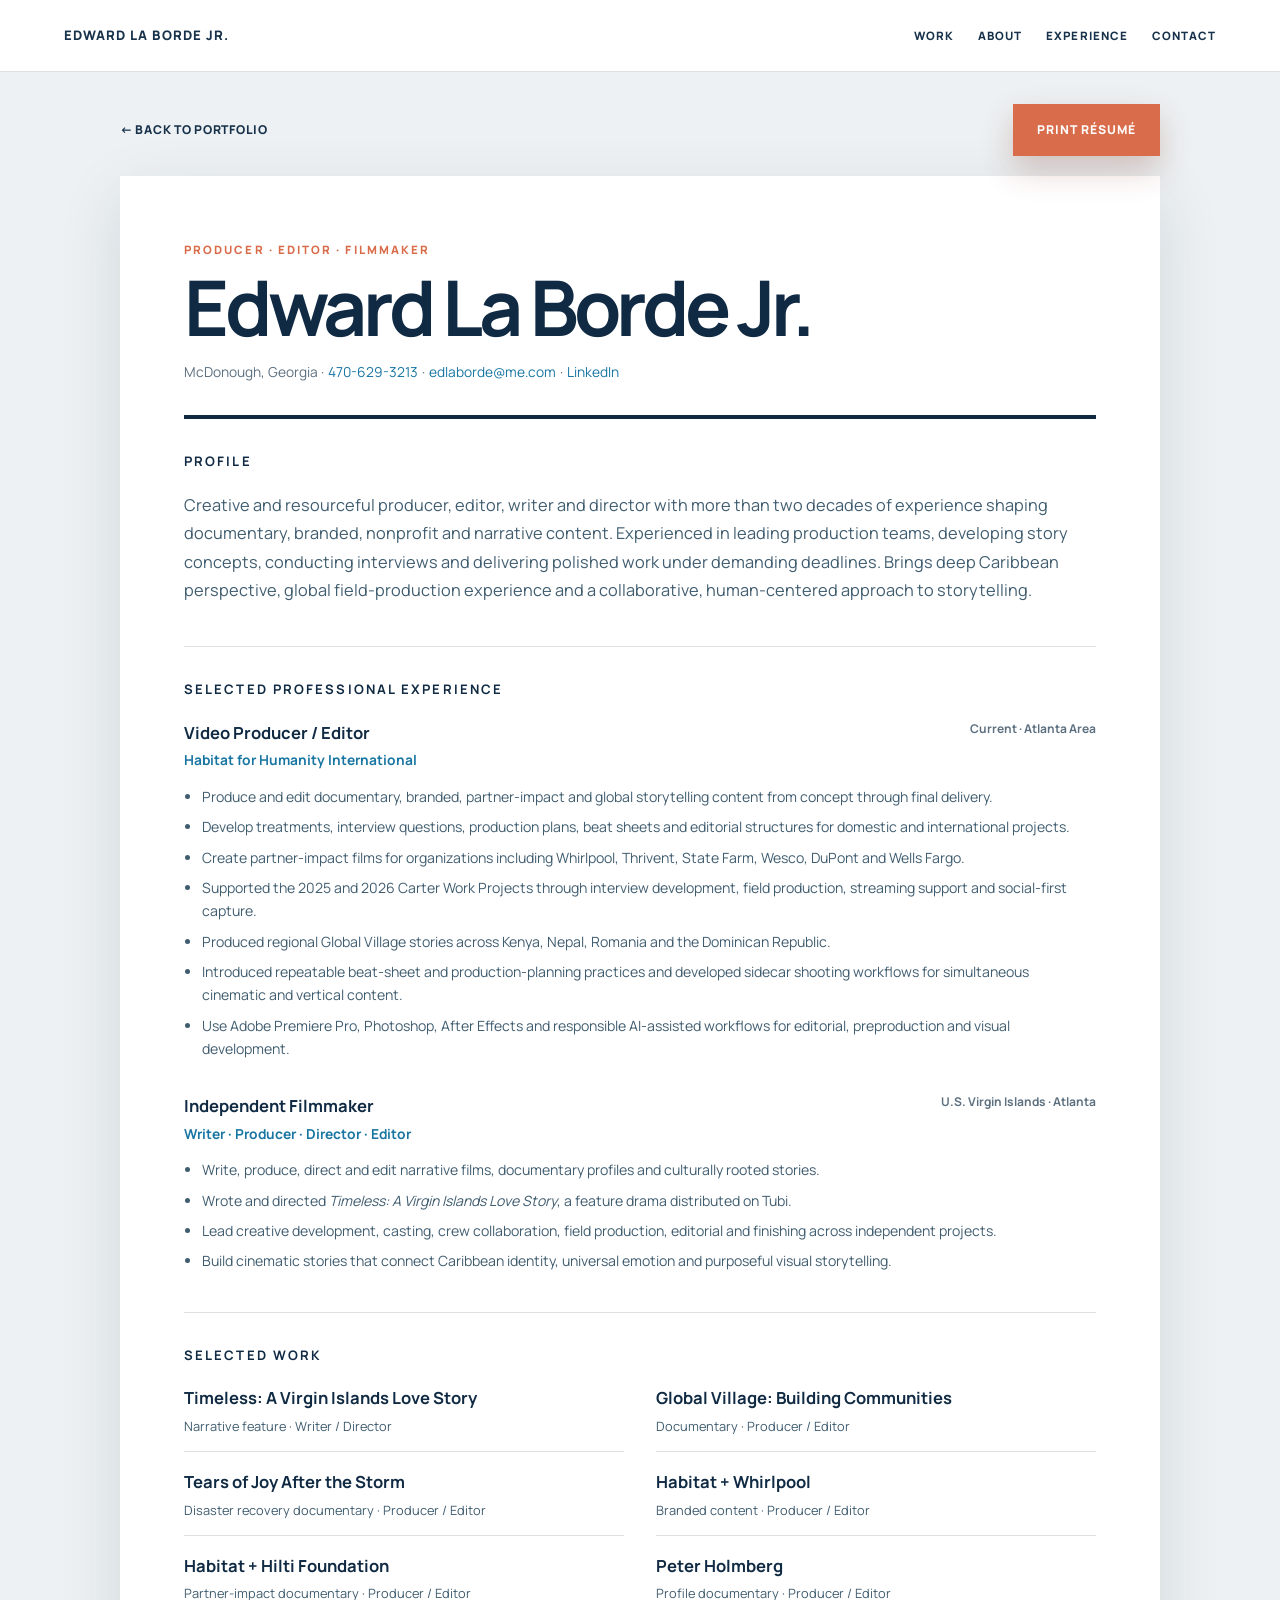
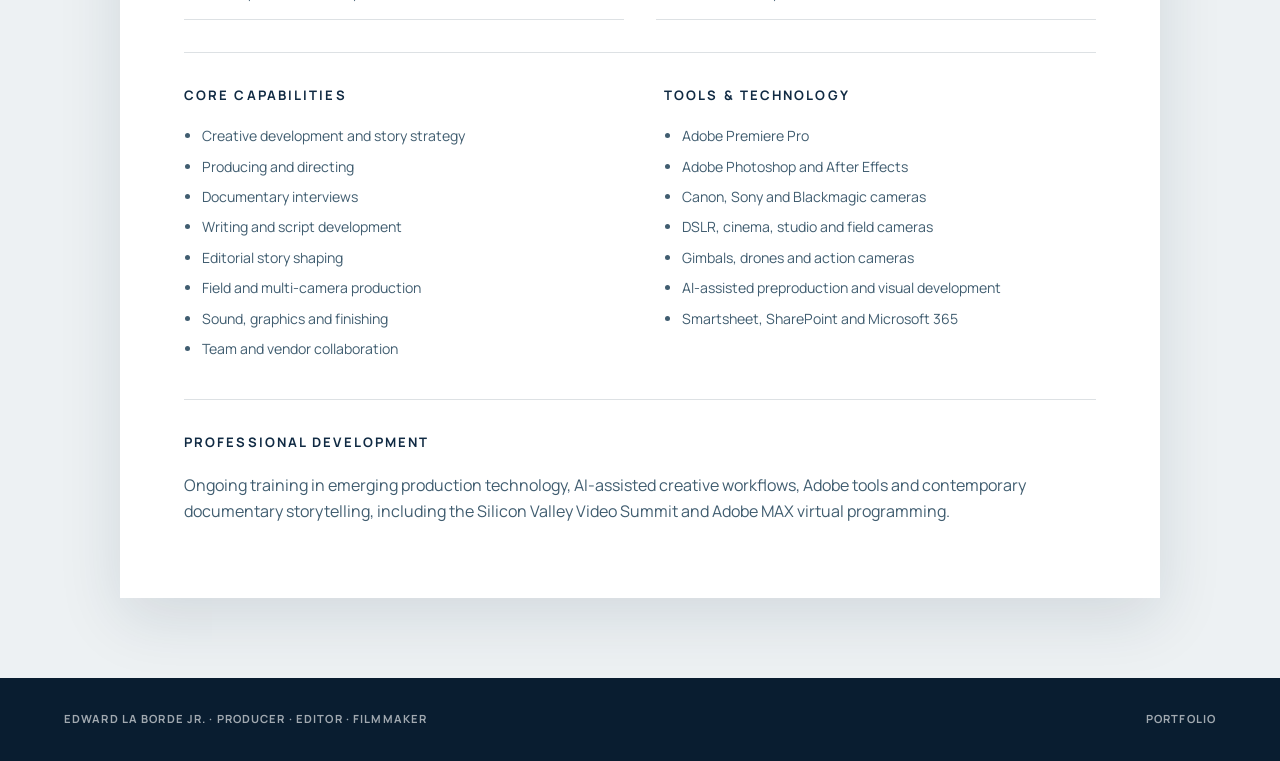
==== resume/index.html @ 52489f4d "Editorial redesign with cinematic Caribbean hero and integrated HTML résumé" ====
<!doctype html>
<html lang="en">
<head>
  <meta charset="utf-8">
  <meta name="viewport" content="width=device-width, initial-scale=1">
  <meta name="description" content="Résumé for Edward La Borde Jr., producer, editor, filmmaker and content creator.">
  <meta name="theme-color" content="#102A43">
  <title>Résumé | Edward La Borde Jr.</title>
  <link rel="preconnect" href="https://fonts.googleapis.com">
  <link rel="preconnect" href="https://fonts.gstatic.com" crossorigin>
  <link href="https://fonts.googleapis.com/css2?family=Manrope:wght@400;500;600;700;800&display=swap" rel="stylesheet">
  <link rel="stylesheet" href="../styles.css">
</head>
<body class="resume-page">
  <a class="skip-link" href="#resume-content">Skip to résumé</a>
  <header class="resume-site-header">
    <a class="brand" href="../">Edward La Borde Jr.</a>
    <nav aria-label="Résumé navigation">
      <a href="../#work">Work</a>
      <a href="../#about">About</a>
      <a href="../#experience">Experience</a>
      <a href="../#contact">Contact</a>
    </nav>
  </header>

  <main class="resume-shell" id="resume-content">
    <div class="resume-toolbar">
      <a class="resume-back" href="../">← Back to portfolio</a>
      <button class="button button-coral print-button" type="button" onclick="window.print()">Print Résumé</button>
    </div>

    <article class="resume-document">
      <header class="resume-header">
        <p class="resume-kicker">Producer · Editor · Filmmaker</p>
        <h1>Edward La Borde Jr.</h1>
        <p class="resume-contact">
          McDonough, Georgia ·
          <a href="tel:+14706293213">470-629-3213</a> ·
          <a href="mailto:edlaborde@me.com">edlaborde@me.com</a> ·
          <a href="https://www.linkedin.com/in/edward-la-borde-jr-29476838" target="_blank" rel="noopener">LinkedIn</a>
        </p>
      </header>

      <section class="resume-section resume-summary">
        <h2>Profile</h2>
        <p>Creative and resourceful producer, editor, writer and director with more than two decades of experience shaping documentary, branded, nonprofit and narrative content. Experienced in leading production teams, developing story concepts, conducting interviews and delivering polished work under demanding deadlines. Brings deep Caribbean perspective, global field-production experience and a collaborative, human-centered approach to storytelling.</p>
      </section>

      <section class="resume-section">
        <h2>Selected Professional Experience</h2>
        <article class="resume-role">
          <div class="resume-role-heading">
            <div><h3>Video Producer / Editor</h3><p>Habitat for Humanity International</p></div>
            <span>Current · Atlanta Area</span>
          </div>
          <ul>
            <li>Produce and edit documentary, branded, partner-impact and global storytelling content from concept through final delivery.</li>
            <li>Develop treatments, interview questions, production plans, beat sheets and editorial structures for domestic and international projects.</li>
            <li>Create partner-impact films for organizations including Whirlpool, Thrivent, State Farm, Wesco, DuPont and Wells Fargo.</li>
            <li>Supported the 2025 and 2026 Carter Work Projects through interview development, field production, streaming support and social-first capture.</li>
            <li>Produced regional Global Village stories across Kenya, Nepal, Romania and the Dominican Republic.</li>
            <li>Introduced repeatable beat-sheet and production-planning practices and developed sidecar shooting workflows for simultaneous cinematic and vertical content.</li>
            <li>Use Adobe Premiere Pro, Photoshop, After Effects and responsible AI-assisted workflows for editorial, preproduction and visual development.</li>
          </ul>
        </article>

        <article class="resume-role">
          <div class="resume-role-heading">
            <div><h3>Independent Filmmaker</h3><p>Writer · Producer · Director · Editor</p></div>
            <span>U.S. Virgin Islands · Atlanta</span>
          </div>
          <ul>
            <li>Write, produce, direct and edit narrative films, documentary profiles and culturally rooted stories.</li>
            <li>Wrote and directed <em>Timeless: A Virgin Islands Love Story</em>, a feature drama distributed on Tubi.</li>
            <li>Lead creative development, casting, crew collaboration, field production, editorial and finishing across independent projects.</li>
            <li>Build cinematic stories that connect Caribbean identity, universal emotion and purposeful visual storytelling.</li>
          </ul>
        </article>
      </section>

      <section class="resume-section">
        <h2>Selected Work</h2>
        <div class="resume-project-grid">
          <div><h3>Timeless: A Virgin Islands Love Story</h3><p>Narrative feature · Writer / Director</p></div>
          <div><h3>Global Village: Building Communities</h3><p>Documentary · Producer / Editor</p></div>
          <div><h3>Tears of Joy After the Storm</h3><p>Disaster recovery documentary · Producer / Editor</p></div>
          <div><h3>Habitat + Whirlpool</h3><p>Branded content · Producer / Editor</p></div>
          <div><h3>Habitat + Hilti Foundation</h3><p>Partner-impact documentary · Producer / Editor</p></div>
          <div><h3>Peter Holmberg</h3><p>Profile documentary · Producer / Editor</p></div>
        </div>
      </section>

      <section class="resume-section resume-two-column">
        <div>
          <h2>Core Capabilities</h2>
          <ul class="resume-compact-list">
            <li>Creative development and story strategy</li>
            <li>Producing and directing</li>
            <li>Documentary interviews</li>
            <li>Writing and script development</li>
            <li>Editorial story shaping</li>
            <li>Field and multi-camera production</li>
            <li>Sound, graphics and finishing</li>
            <li>Team and vendor collaboration</li>
          </ul>
        </div>
        <div>
          <h2>Tools &amp; Technology</h2>
          <ul class="resume-compact-list">
            <li>Adobe Premiere Pro</li>
            <li>Adobe Photoshop and After Effects</li>
            <li>Canon, Sony and Blackmagic cameras</li>
            <li>DSLR, cinema, studio and field cameras</li>
            <li>Gimbals, drones and action cameras</li>
            <li>AI-assisted preproduction and visual development</li>
            <li>Smartsheet, SharePoint and Microsoft 365</li>
          </ul>
        </div>
      </section>

      <section class="resume-section">
        <h2>Professional Development</h2>
        <p>Ongoing training in emerging production technology, AI-assisted creative workflows, Adobe tools and contemporary documentary storytelling, including the Silicon Valley Video Summit and Adobe MAX virtual programming.</p>
      </section>
    </article>
  </main>

  <footer class="resume-footer">
    <p>Edward La Borde Jr. · Producer · Editor · Filmmaker</p>
    <a href="../">Portfolio</a>
  </footer>
</body>
</html>
---- styles.css ----
:root{
  --navy:#102A43;
  --navy-deep:#091D30;
  --ocean:#1976A3;
  --warm-white:#F8F6F1;
  --sand:#E9E1D3;
  --coral:#D96C4A;
  --ink:#17324A;
  --muted:#5D7080;
  --line:rgba(16,42,67,.14);
  --shadow:0 24px 70px rgba(16,42,67,.14);
  --max-width:1280px;
}

*{box-sizing:border-box}
html{scroll-behavior:smooth;scroll-padding-top:5rem}
body{margin:0;font-family:Manrope,Inter,Arial,sans-serif;color:var(--ink);background:var(--warm-white);line-height:1.65;-webkit-font-smoothing:antialiased}
body.menu-open{overflow:hidden}
img{display:block;max-width:100%}
a{color:inherit;text-decoration:none}
button{font:inherit}
::selection{background:var(--coral);color:#fff}

.skip-link{position:fixed;top:.75rem;left:1rem;z-index:1000;padding:.75rem 1rem;background:#fff;color:var(--navy);transform:translateY(-150%);transition:transform .2s}
.skip-link:focus{transform:translateY(0)}

.site-header{position:fixed;inset:0 0 auto 0;z-index:100;display:flex;align-items:center;justify-content:space-between;height:5rem;padding:0 clamp(1.25rem,5vw,5rem);color:var(--navy);background:rgba(248,246,241,.97);border-bottom:1px solid var(--line);backdrop-filter:blur(16px);transition:box-shadow .3s ease}
.site-header.scrolled,.site-header.menu-open{box-shadow:0 8px 30px rgba(16,42,67,.08)}
.brand{display:flex;align-items:center;font-size:.82rem;font-weight:800;letter-spacing:.08em;text-transform:uppercase}
.site-nav{display:flex;align-items:center;gap:clamp(1rem,2vw,2rem)}
.site-nav a{position:relative;font-size:.78rem;font-weight:700;letter-spacing:.1em;text-transform:uppercase}
.site-nav a::after{content:"";position:absolute;left:0;right:100%;bottom:-.5rem;height:2px;background:var(--coral);transition:right .25s ease}
.site-nav a:hover::after,.site-nav a:focus-visible::after{right:0}
.nav-toggle{display:none;border:0;background:transparent;color:inherit;font-size:.78rem;font-weight:700;letter-spacing:.1em;text-transform:uppercase;cursor:pointer}

.hero{position:relative;min-height:clamp(680px,88svh,820px);overflow:hidden;color:#fff;background:var(--navy-deep);isolation:isolate}
.hero-background{position:absolute;inset:5rem 0 0;z-index:-3;background-image:url("assets/images/st-thomas-hero-1920.webp");background-image:image-set(url("assets/images/st-thomas-hero-1280.webp") 1x,url("assets/images/st-thomas-hero-1920.webp") 2x);background-size:cover;background-position:center;filter:saturate(.88) contrast(.96);transform:scale(1.025);animation:hero-drift 16s ease-out both}
.hero::before{content:"";position:absolute;inset:5rem 0 0;z-index:-2;background:linear-gradient(90deg,rgba(7,29,48,.94) 0%,rgba(8,34,56,.8) 36%,rgba(9,38,62,.38) 59%,rgba(8,29,47,.12) 76%,rgba(8,29,47,.28) 100%)}
.hero::after{content:"";position:absolute;inset:auto 0 0;height:18%;z-index:-1;background:linear-gradient(transparent,rgba(7,25,41,.52))}
.hero-inner{width:min(var(--max-width),90vw);min-height:clamp(680px,88svh,820px);margin:0 auto;display:grid;grid-template-columns:1.05fr .95fr;align-items:center;gap:2rem;padding-top:5rem}
.hero-copy{position:relative;z-index:2;max-width:700px;padding:4rem 0 3rem}
.hero-kicker{margin:0 0 1.3rem;font-size:.78rem;font-weight:800;letter-spacing:.2em;text-transform:uppercase;color:#A3D6EB}
.hero h1{margin:0;font-size:clamp(3.8rem,6.8vw,6.8rem);line-height:.88;letter-spacing:-.06em;text-transform:uppercase;max-width:9ch;text-wrap:balance}
.hero-tagline{margin:2rem 0 0;padding-left:1rem;border-left:3px solid var(--coral);font-size:clamp(1.1rem,1.8vw,1.45rem);font-weight:500;line-height:1.45}
.hero-actions{display:flex;flex-wrap:wrap;gap:.8rem;margin-top:2.25rem}
.button{display:inline-flex;align-items:center;justify-content:center;min-height:3.25rem;padding:.9rem 1.45rem;border:1px solid transparent;font-size:.76rem;font-weight:800;letter-spacing:.08em;text-transform:uppercase;transition:transform .25s ease,background .25s ease,border-color .25s ease,color .25s ease,box-shadow .25s ease}
.button:hover{transform:translateY(-2px)}
.button-coral{background:var(--coral);color:#fff;box-shadow:0 14px 32px rgba(126,46,24,.24)}
.button-coral:hover{background:#c85c3d;box-shadow:0 18px 38px rgba(126,46,24,.3)}
.button-ghost{border-color:rgba(255,255,255,.72);color:#fff;background:rgba(7,29,48,.16);backdrop-filter:blur(7px)}
.button-ghost:hover{background:#fff;color:var(--navy);border-color:#fff}
.hero-portrait{position:absolute;z-index:1;right:clamp(-1rem,2vw,2rem);bottom:-1%;width:min(43vw,610px);height:80%;margin:0;display:flex;align-items:flex-end;justify-content:center;pointer-events:none}
.hero-portrait::before{content:"";position:absolute;inset:8% -5% 2% 8%;z-index:0;background:radial-gradient(ellipse at 52% 46%,rgba(255,224,183,.17) 0%,rgba(147,208,229,.12) 38%,transparent 70%);filter:blur(18px)}
.hero-portrait::after{content:"";position:absolute;left:3%;right:1%;bottom:-3%;height:24%;z-index:2;background:linear-gradient(transparent,rgba(7,29,48,.34));filter:blur(8px)}
.hero-portrait img{position:relative;z-index:1;width:100%;height:100%;object-fit:contain;object-position:center bottom;filter:saturate(.93) contrast(1.015) drop-shadow(0 24px 30px rgba(6,24,38,.28))}

.section{padding:clamp(6rem,10vw,10rem) max(5vw,calc((100vw - var(--max-width))/2))}
.eyebrow{margin:0 0 1.3rem;color:var(--ocean);font-size:.72rem;font-weight:800;letter-spacing:.2em;text-transform:uppercase}
.section h2,.on-set-section h2,.contact-section h2{margin:0;color:var(--navy);font-size:clamp(2.65rem,5.5vw,5.6rem);line-height:.98;letter-spacing:-.055em;text-wrap:balance}
.section-intro{max-width:880px;margin-bottom:clamp(3.5rem,7vw,6rem)}
.section-intro>p:last-child{max-width:650px;margin:1.6rem 0 0;color:var(--muted);font-size:1.05rem}
.section-intro.compact{margin-bottom:3rem}
.section-intro.compact h2{font-size:clamp(2.6rem,4.3vw,4.5rem)}

.work-section{background:var(--warm-white)}
.timeless-feature{display:grid;grid-template-columns:minmax(0,1.48fr) minmax(320px,.52fr);min-height:560px;background:var(--navy);color:#fff;box-shadow:var(--shadow)}
.project-image{position:relative;display:block;overflow:hidden;background:#d7dfe4}
.project-image img{width:100%;height:100%;object-fit:cover;transition:transform .65s cubic-bezier(.2,.7,.2,1),filter .35s ease}
.project-image::after{content:"";position:absolute;inset:0;background:linear-gradient(180deg,transparent 58%,rgba(7,25,41,.32));pointer-events:none}
.project-image:hover img{transform:scale(1.025);filter:saturate(1.05)}
.timeless-image{min-height:560px}
.timeless-copy{align-self:center;padding:clamp(2.2rem,4vw,4.5rem)}
.project-meta{margin:0 0 .85rem;color:var(--ocean);font-size:.67rem;font-weight:800;letter-spacing:.15em;text-transform:uppercase}
.timeless-copy .project-meta{color:#86C4DE}
.timeless-copy h3{margin:0;font-size:clamp(2.2rem,3.3vw,3.6rem);line-height:1.03;letter-spacing:-.04em}
.timeless-copy p:not(.project-meta){margin:1.35rem 0 1.7rem;color:rgba(255,255,255,.74)}
.project-link{display:inline-flex;align-items:center;gap:.5rem;padding-bottom:.32rem;border-bottom:1px solid currentColor;color:var(--ocean);font-size:.73rem;font-weight:800;letter-spacing:.09em;text-transform:uppercase;transition:color .2s ease,gap .2s ease}
.project-link:hover{color:var(--coral);gap:.75rem}
.timeless-copy .project-link{color:#fff}
.timeless-copy .project-link:hover{color:#F0A38C}
.featured-grid{display:grid;grid-template-columns:repeat(2,minmax(0,1fr));gap:1.75rem;margin-top:1.75rem}
.project-card{display:flex;flex-direction:column;background:#fff;border:1px solid var(--line)}
.project-card .project-image{aspect-ratio:16/10}
.project-details{padding:clamp(1.5rem,3vw,2.4rem)}
.project-details h3,.additional-card h3{margin:0;color:var(--navy);font-size:clamp(1.45rem,2.2vw,2.15rem);line-height:1.12;letter-spacing:-.035em}
.project-details>p:not(.project-meta){margin:.85rem 0 1.2rem;color:var(--muted)}

.about-section{display:grid;grid-template-columns:1.08fr .92fr;align-items:center;gap:clamp(3rem,8vw,8rem);background:#fff}
.about-image{position:relative}
.about-image img{position:relative;z-index:1;width:100%;aspect-ratio:4/3;object-fit:cover;box-shadow:var(--shadow)}
.location-line{margin:0 0 1rem;color:var(--coral);font-size:.72rem;font-weight:800;letter-spacing:.16em;text-transform:uppercase}
.about-copy h2{font-size:clamp(2.8rem,4.6vw,4.9rem)}
.about-lead{margin:1.7rem 0 1rem;color:var(--navy);font-size:1.15rem;font-weight:600;line-height:1.6}
.about-copy>p:not(.eyebrow):not(.location-line):not(.about-lead){color:var(--muted)}
.about-copy .project-link{margin-top:1rem}

.on-set-section{padding:clamp(6rem,10vw,10rem) 0;background:var(--sand);overflow:hidden}
.on-set-inner{width:min(var(--max-width),90vw);margin:0 auto;display:grid;grid-template-columns:.78fr 1.22fr;align-items:center;gap:clamp(3rem,7vw,7rem)}
.on-set-copy h2{font-size:clamp(2.7rem,4.5vw,4.75rem)}
.on-set-copy>p:not(.eyebrow):not(.leadership-note){margin:1.7rem 0 0;color:#506676}
.leadership-note{margin:2rem 0 0;padding:1.2rem 0 0;border-top:1px solid rgba(16,42,67,.22);color:var(--navy);font-weight:700}
.on-set-images{position:relative;padding:0 0 clamp(6rem,10vw,8rem) 12%}
.on-set-primary{margin:0;box-shadow:var(--shadow)}
.on-set-primary img{width:100%;aspect-ratio:16/10;object-fit:cover}
.on-set-secondary{position:absolute;left:0;bottom:0;width:48%;margin:0;border:8px solid var(--sand);box-shadow:0 20px 52px rgba(16,42,67,.2)}
.on-set-secondary img{width:100%;aspect-ratio:3/2;object-fit:cover}

.experience-section{padding:clamp(6rem,9vw,9rem) max(5vw,calc((100vw - var(--max-width))/2));background:var(--navy);color:#fff}
.experience-section .eyebrow{color:#7FC4E0}
.experience-section h2{color:#fff}
.experience-intro{display:grid;grid-template-columns:1.1fr .9fr;align-items:end;gap:3rem}
.experience-intro h2{margin:0;font-size:clamp(2.8rem,5vw,5.2rem);line-height:.98;letter-spacing:-.055em}
.experience-intro>p:last-child{max-width:480px;margin:0;color:rgba(255,255,255,.68);font-size:1.04rem}
.experience-metrics{display:grid;grid-template-columns:repeat(4,minmax(0,1fr));margin-top:4rem;border-top:1px solid rgba(255,255,255,.2);border-bottom:1px solid rgba(255,255,255,.2)}
.experience-metrics div{padding:2rem 1.5rem 2rem 0;border-right:1px solid rgba(255,255,255,.2)}
.experience-metrics div:not(:first-child){padding-left:1.5rem}
.experience-metrics div:last-child{border-right:0}
.experience-metrics strong{display:block;margin-bottom:.65rem;color:#fff;font-size:clamp(1.7rem,3vw,3.1rem);line-height:1;letter-spacing:-.04em}
.experience-metrics span{display:block;color:rgba(255,255,255,.62);font-size:.8rem}
.experience-details{display:grid;grid-template-columns:1fr 1fr .8fr;gap:clamp(2rem,5vw,5rem);margin-top:4rem}
.experience-label{margin:0 0 1rem;color:#7FC4E0;font-size:.7rem;font-weight:800;letter-spacing:.17em;text-transform:uppercase}
.editorial-list{display:grid;grid-template-columns:repeat(2,minmax(0,1fr));gap:.8rem 1.25rem;margin:0;padding:0;list-style:none}
.editorial-list li{padding-bottom:.7rem;border-bottom:1px solid rgba(255,255,255,.14);font-size:.86rem}
.experience-cta{align-self:start;padding:1.5rem;border:1px solid rgba(255,255,255,.2)}
.editorial-list-single{grid-template-columns:1fr}
.experience-cta .button{margin-top:1.5rem}

.additional-work{background:var(--warm-white)}
.additional-grid{display:grid;grid-template-columns:repeat(2,minmax(0,1fr));gap:clamp(2rem,4vw,4rem) 1.5rem}
.additional-card{padding-bottom:1.5rem;border-bottom:1px solid var(--line)}
.additional-card .project-image{aspect-ratio:16/9;margin-bottom:1.4rem}
.additional-card h3{margin-bottom:.75rem}
.project-description{margin:0 0 1.2rem;color:var(--muted);max-width:55ch}

.contact-section{padding:clamp(6rem,11vw,10rem) 5vw;background:linear-gradient(115deg,var(--warm-white) 0%,var(--warm-white) 60%,var(--sand) 60%,var(--sand) 100%)}
.contact-inner{width:min(1000px,90vw);margin:0 auto}
.contact-section h2{font-size:clamp(3.6rem,7.2vw,7.25rem)}
.contact-inner>p:not(.eyebrow){max-width:570px;margin:1.5rem 0 0;color:var(--muted);font-size:1.08rem}
.contact-actions{display:flex;align-items:center;flex-wrap:wrap;gap:1rem 1.5rem;margin-top:2.4rem}
.contact-link{font-size:.76rem;font-weight:800;letter-spacing:.07em;text-transform:uppercase;border-bottom:1px solid var(--navy)}
.contact-link:hover{color:var(--coral);border-color:var(--coral)}

footer{display:flex;justify-content:space-between;gap:1rem;padding:2rem 5vw;background:var(--navy-deep);color:rgba(255,255,255,.62);font-size:.7rem;font-weight:700;letter-spacing:.1em;text-transform:uppercase}
footer p{margin:0}

.resume-page{background:#EDF1F3;color:var(--ink)}
.resume-site-header{display:flex;align-items:center;justify-content:space-between;min-height:4.5rem;padding:0 5vw;background:#fff;border-bottom:1px solid var(--line)}
.resume-site-header nav{display:flex;gap:1.5rem}
.resume-site-header nav a{font-size:.72rem;font-weight:800;letter-spacing:.09em;text-transform:uppercase}
.resume-shell{width:min(1040px,92vw);margin:0 auto;padding:2rem 0 5rem}
.resume-toolbar{display:flex;align-items:center;justify-content:space-between;margin-bottom:1.25rem}
.resume-back{font-size:.76rem;font-weight:800;letter-spacing:.06em;text-transform:uppercase}
.resume-document{padding:clamp(2rem,5vw,4.5rem);background:#fff;box-shadow:0 20px 60px rgba(16,42,67,.12)}
.resume-header{padding-bottom:2rem;border-bottom:4px solid var(--navy)}
.resume-kicker{margin:0 0 .65rem;color:var(--coral);font-size:.72rem;font-weight:800;letter-spacing:.18em;text-transform:uppercase}
.resume-header h1{margin:0;color:var(--navy);font-size:clamp(2.7rem,6vw,5.2rem);line-height:.98;letter-spacing:-.055em}
.resume-contact{display:flex;flex-wrap:wrap;gap:.25rem;margin:1rem 0 0;color:var(--muted);font-size:.86rem}
.resume-contact a{color:var(--ocean)}
.resume-section{padding:2rem 0;border-bottom:1px solid var(--line)}
.resume-section:last-child{border-bottom:0;padding-bottom:0}
.resume-section>h2,.resume-two-column h2{margin:0 0 1.1rem;color:var(--navy);font-size:.82rem;letter-spacing:.16em;text-transform:uppercase}
.resume-section p{margin:.6rem 0;color:#405D70}
.resume-summary p{font-size:1.02rem;line-height:1.75}
.resume-role+.resume-role{margin-top:2rem}
.resume-role-heading{display:flex;align-items:flex-start;justify-content:space-between;gap:1rem;margin-bottom:.8rem}
.resume-role-heading h3,.resume-project-grid h3{margin:0;color:var(--navy);font-size:1.04rem}
.resume-role-heading p{margin:.2rem 0 0;color:var(--ocean);font-size:.86rem;font-weight:700}
.resume-role-heading>span{color:var(--muted);font-size:.75rem;font-weight:700;text-align:right}
.resume-role ul,.resume-compact-list{margin:0;padding-left:1.15rem}
.resume-role li,.resume-compact-list li{margin:.45rem 0;color:#405D70;font-size:.88rem}
.resume-project-grid{display:grid;grid-template-columns:repeat(2,minmax(0,1fr));gap:1rem 2rem}
.resume-project-grid>div{padding-bottom:.9rem;border-bottom:1px solid var(--line)}
.resume-project-grid p{margin:.25rem 0 0;font-size:.8rem}
.resume-two-column{display:grid;grid-template-columns:repeat(2,minmax(0,1fr));gap:3rem}
.resume-footer{background:var(--navy-deep)}

.reveal{opacity:0;transform:translateY(24px);transition:opacity .7s ease,transform .7s cubic-bezier(.2,.7,.2,1)}
.reveal.is-visible{opacity:1;transform:none}

@keyframes hero-drift{from{transform:scale(1.06)}to{transform:scale(1.025)}}

@media(max-width:1050px){
  .hero-inner{grid-template-columns:1fr .8fr}
  .hero-portrait{right:-4vw;width:52vw}
  .timeless-feature{grid-template-columns:1.15fr .85fr}
  .featured-grid{grid-template-columns:1fr 1fr}
  .on-set-inner{grid-template-columns:1fr}
  .on-set-copy{max-width:780px}
  .on-set-images{width:min(900px,100%);margin-left:auto}
  .experience-details{grid-template-columns:1fr 1fr}
  .experience-cta{grid-column:1/-1}
}

@media(max-width:780px){
  .site-header{height:4.5rem}
  .nav-toggle{display:block}
  .site-nav{position:absolute;top:100%;left:0;right:0;display:flex;flex-direction:column;align-items:flex-start;gap:0;padding:1rem 5vw 1.5rem;background:var(--warm-white);color:var(--navy);border-bottom:1px solid var(--line);transform:translateY(-130%);opacity:0;visibility:hidden;transition:transform .25s ease,opacity .25s ease,visibility .25s}
  .site-nav.open{transform:none;opacity:1;visibility:visible}
  .site-nav a{width:100%;padding:.8rem 0}
  .hero,.hero-inner{min-height:790px}
  .hero-inner{display:block;width:90vw;padding-top:7.2rem}
  .hero-copy{padding:2.5rem 0;max-width:600px}
  .hero h1{font-size:clamp(3.7rem,16vw,6.6rem)}
  .hero::before{inset:4.5rem 0 0;background:linear-gradient(180deg,rgba(7,29,48,.94) 0%,rgba(8,34,56,.78) 44%,rgba(9,29,48,.24) 66%,rgba(9,29,48,.86) 100%)}
  .hero-background{inset:4.5rem 0 0}
  .hero-background{background-position:58% center}
  .hero-portrait{right:-8%;bottom:-4%;width:min(76vw,540px);height:58%;opacity:.97}
  .timeless-feature{grid-template-columns:1fr}
  .timeless-image{min-height:auto;aspect-ratio:16/10}
  .featured-grid,.about-section,.experience-intro{grid-template-columns:1fr}
  .about-section{gap:4rem}
  .experience-intro{gap:1.5rem}
  .experience-intro>p:last-child{margin:0}
  .experience-metrics{grid-template-columns:repeat(2,minmax(0,1fr))}
  .experience-metrics div:nth-child(2){border-right:0}
  .experience-metrics div:nth-child(-n+2){border-bottom:1px solid rgba(255,255,255,.2)}
  .experience-details{grid-template-columns:1fr}
  .experience-cta{grid-column:auto}
  .additional-grid{grid-template-columns:1fr}
  .resume-site-header nav{display:none}
  .resume-two-column{grid-template-columns:1fr;gap:2rem}
}

@media(max-width:520px){
  .brand{font-size:.7rem}
  .hero,.hero-inner{min-height:740px}
  .hero-copy{padding-top:1.3rem}
  .hero-kicker{font-size:.66rem}
  .hero-tagline{font-size:1rem}
  .hero-actions{align-items:stretch;flex-direction:column;width:min(290px,100%)}
  .button{width:100%}
  .hero-portrait{right:-18%;width:96vw;height:54%}
  .section{padding-left:6vw;padding-right:6vw}
  .featured-grid{grid-template-columns:1fr}
  .on-set-inner{width:88vw}
  .on-set-images{padding-left:0;padding-bottom:5.5rem}
  .on-set-secondary{width:62%;left:-2%}
  .contact-section{background:var(--sand)}
  .contact-actions{align-items:flex-start;flex-direction:column}
  .contact-actions .button{width:auto}
  footer{flex-direction:column}
  .experience-metrics{grid-template-columns:1fr}
  .experience-metrics div,.experience-metrics div:not(:first-child){padding:1.4rem 0;border-right:0;border-bottom:1px solid rgba(255,255,255,.2)}
  .experience-metrics div:last-child{border-bottom:0}
  .editorial-list{grid-template-columns:1fr}
  .resume-toolbar{align-items:flex-start;flex-direction:column;gap:1rem}
  .resume-toolbar .button{width:auto}
  .resume-document{padding:1.5rem}
  .resume-role-heading{flex-direction:column}
  .resume-role-heading>span{text-align:left}
  .resume-project-grid{grid-template-columns:1fr}
}

@media(prefers-reduced-motion:reduce){
  html{scroll-behavior:auto}
  *,*::before,*::after{animation:none!important;transition-duration:.01ms!important}
  .reveal{opacity:1;transform:none}
}

@media print{
  @page{size:letter;margin:.45in}
  .resume-page{background:#fff;font-size:9.5pt}
  .resume-site-header,.resume-toolbar,.resume-footer,.skip-link{display:none!important}
  .resume-shell{width:auto;margin:0;padding:0}
  .resume-document{padding:0;box-shadow:none}
  .resume-header{padding-bottom:.16in}
  .resume-header h1{font-size:28pt}
  .resume-contact{font-size:8.5pt}
  .resume-section{padding:.15in 0;break-inside:avoid}
  .resume-section p,.resume-role li,.resume-compact-list li{font-size:8.7pt;line-height:1.35}
  .resume-summary p{font-size:9pt;line-height:1.4}
  .resume-role+.resume-role{margin-top:.15in}
  .resume-project-grid{gap:.08in .25in}
  .resume-project-grid>div{padding-bottom:.07in}
  a{color:inherit!important;text-decoration:none!important}
}
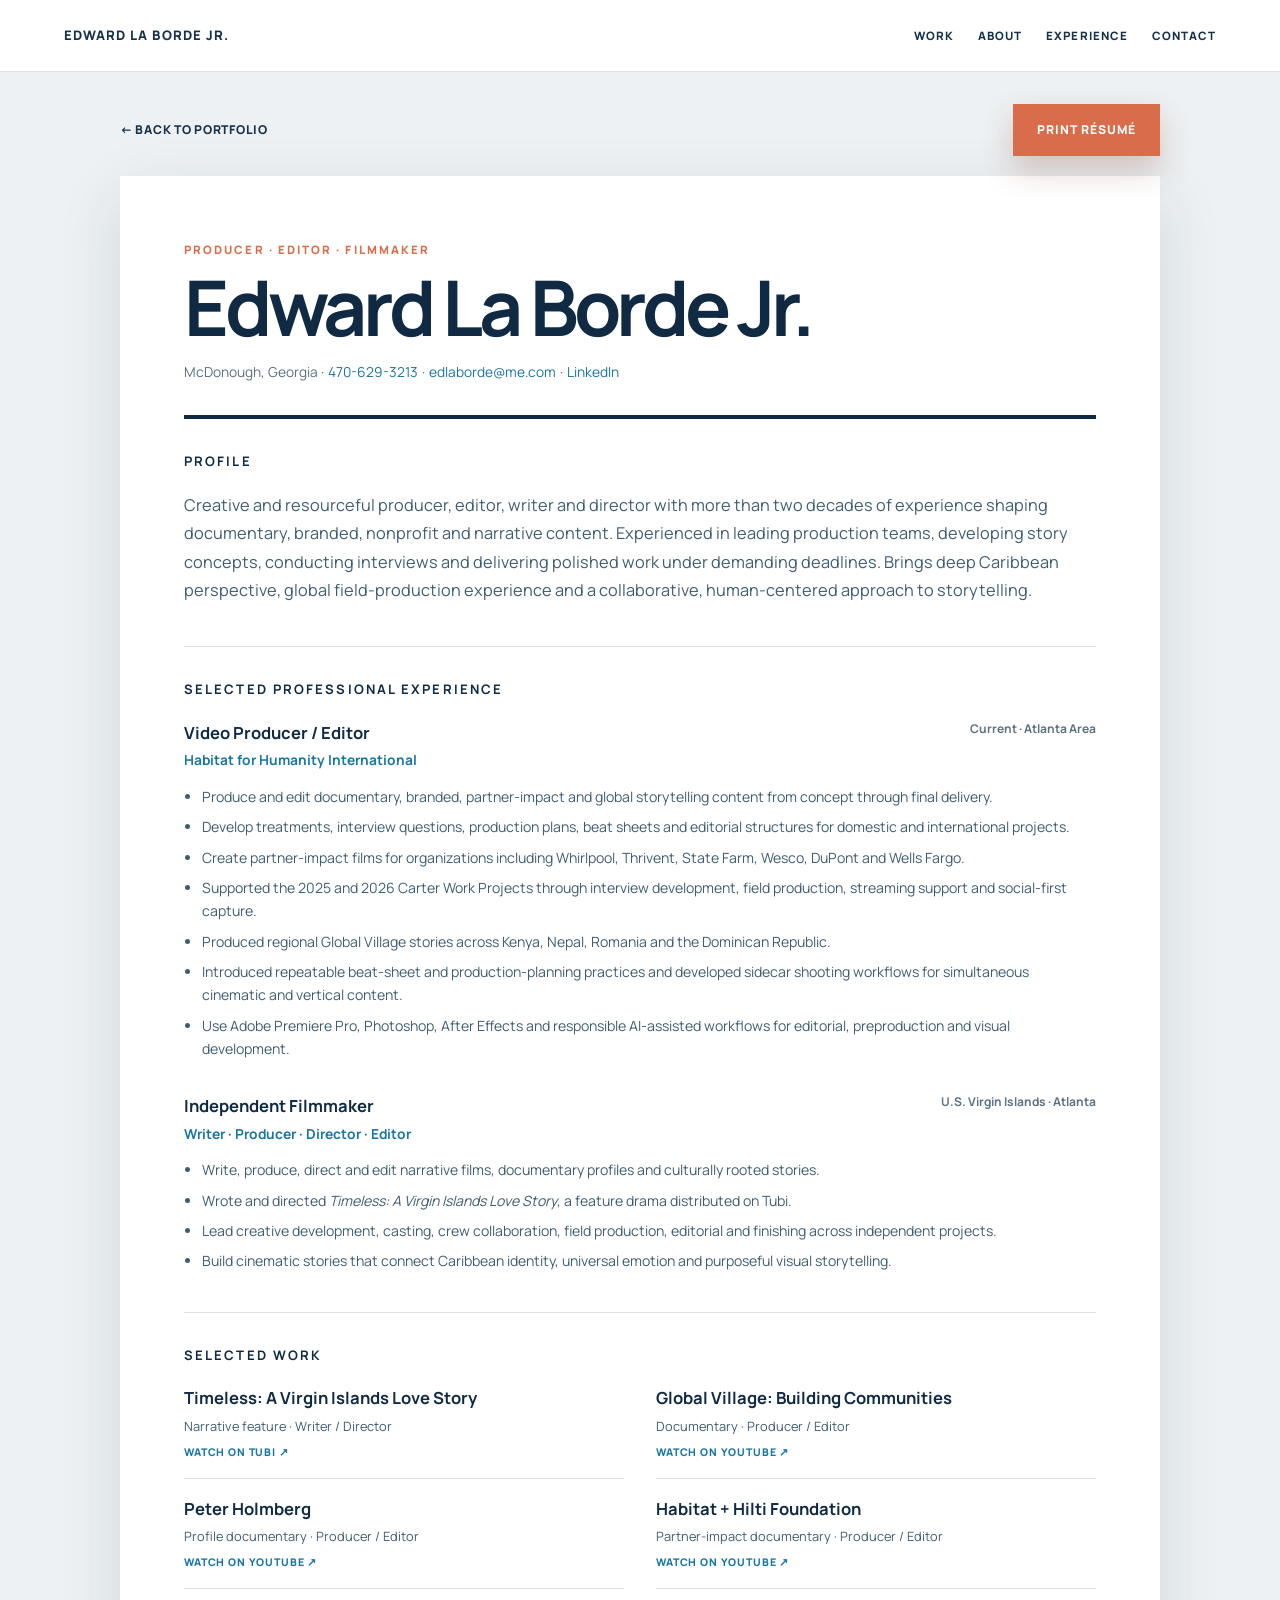
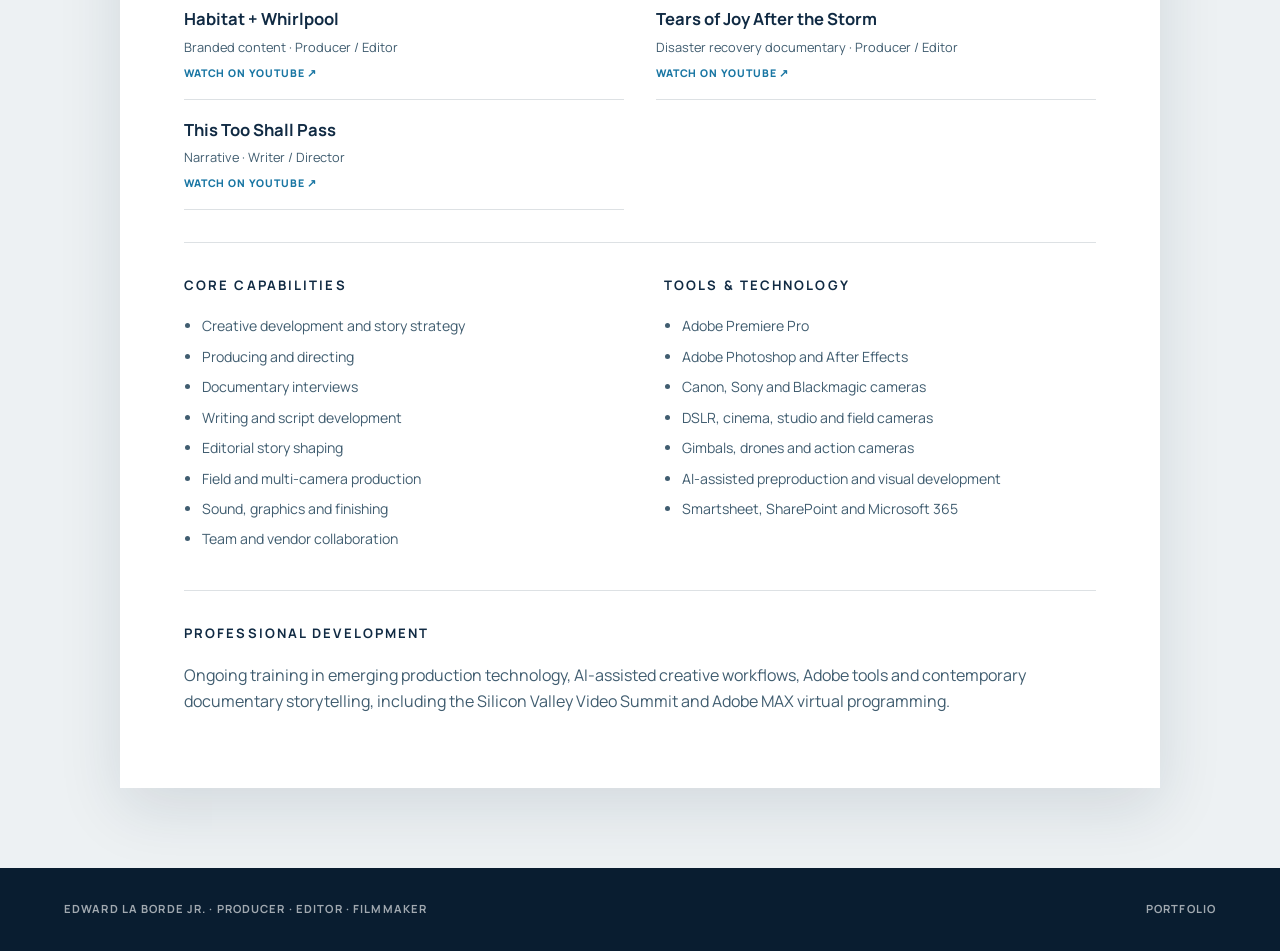
==== commit 22481847: "Final editorial polish with improved hero integration, expanded featured work, and interactive résum" ====
--- a/resume/index.html
+++ b/resume/index.html
@@ -81,12 +81,13 @@
       <section class="resume-section">
         <h2>Selected Work</h2>
         <div class="resume-project-grid">
-          <div><h3>Timeless: A Virgin Islands Love Story</h3><p>Narrative feature · Writer / Director</p></div>
-          <div><h3>Global Village: Building Communities</h3><p>Documentary · Producer / Editor</p></div>
-          <div><h3>Tears of Joy After the Storm</h3><p>Disaster recovery documentary · Producer / Editor</p></div>
-          <div><h3>Habitat + Whirlpool</h3><p>Branded content · Producer / Editor</p></div>
-          <div><h3>Habitat + Hilti Foundation</h3><p>Partner-impact documentary · Producer / Editor</p></div>
-          <div><h3>Peter Holmberg</h3><p>Profile documentary · Producer / Editor</p></div>
+          <div><h3><a href="https://tubitv.com/movies/100008415/timeless-a-virgin-islands-love-story" target="_blank" rel="noopener">Timeless: A Virgin Islands Love Story</a></h3><p>Narrative feature · Writer / Director</p><a class="resume-project-link" href="https://tubitv.com/movies/100008415/timeless-a-virgin-islands-love-story" target="_blank" rel="noopener">Watch on Tubi ↗</a></div>
+          <div><h3><a href="https://youtu.be/5-84dpp8J24" target="_blank" rel="noopener">Global Village: Building Communities</a></h3><p>Documentary · Producer / Editor</p><a class="resume-project-link" href="https://youtu.be/5-84dpp8J24" target="_blank" rel="noopener">Watch on YouTube ↗</a></div>
+          <div><h3><a href="https://youtu.be/fJshWXJtGZI" target="_blank" rel="noopener">Peter Holmberg</a></h3><p>Profile documentary · Producer / Editor</p><a class="resume-project-link" href="https://youtu.be/fJshWXJtGZI" target="_blank" rel="noopener">Watch on YouTube ↗</a></div>
+          <div><h3><a href="https://youtu.be/UZOpP4qLW0Q" target="_blank" rel="noopener">Habitat + Hilti Foundation</a></h3><p>Partner-impact documentary · Producer / Editor</p><a class="resume-project-link" href="https://youtu.be/UZOpP4qLW0Q" target="_blank" rel="noopener">Watch on YouTube ↗</a></div>
+          <div><h3><a href="https://youtu.be/HYwnc78DNlQ" target="_blank" rel="noopener">Habitat + Whirlpool</a></h3><p>Branded content · Producer / Editor</p><a class="resume-project-link" href="https://youtu.be/HYwnc78DNlQ" target="_blank" rel="noopener">Watch on YouTube ↗</a></div>
+          <div><h3><a href="https://youtu.be/f2Uqr2PE3xc" target="_blank" rel="noopener">Tears of Joy After the Storm</a></h3><p>Disaster recovery documentary · Producer / Editor</p><a class="resume-project-link" href="https://youtu.be/f2Uqr2PE3xc" target="_blank" rel="noopener">Watch on YouTube ↗</a></div>
+          <div><h3><a href="https://youtu.be/YUW5t6z81Pc" target="_blank" rel="noopener">This Too Shall Pass</a></h3><p>Narrative · Writer / Director</p><a class="resume-project-link" href="https://youtu.be/YUW5t6z81Pc" target="_blank" rel="noopener">Watch on YouTube ↗</a></div>
         </div>
       </section>
 
--- a/styles.css
+++ b/styles.css
@@ -34,8 +34,8 @@
 .nav-toggle{display:none;border:0;background:transparent;color:inherit;font-size:.78rem;font-weight:700;letter-spacing:.1em;text-transform:uppercase;cursor:pointer}
 
 .hero{position:relative;min-height:clamp(680px,88svh,820px);overflow:hidden;color:#fff;background:var(--navy-deep);isolation:isolate}
-.hero-background{position:absolute;inset:5rem 0 0;z-index:-3;background-image:url("assets/images/st-thomas-hero-1920.webp");background-image:image-set(url("assets/images/st-thomas-hero-1280.webp") 1x,url("assets/images/st-thomas-hero-1920.webp") 2x);background-size:cover;background-position:center;filter:saturate(.88) contrast(.96);transform:scale(1.025);animation:hero-drift 16s ease-out both}
-.hero::before{content:"";position:absolute;inset:5rem 0 0;z-index:-2;background:linear-gradient(90deg,rgba(7,29,48,.94) 0%,rgba(8,34,56,.8) 36%,rgba(9,38,62,.38) 59%,rgba(8,29,47,.12) 76%,rgba(8,29,47,.28) 100%)}
+.hero-background{position:absolute;inset:5rem 0 0;z-index:-3;background-image:url("assets/images/st-thomas-hero-1920.webp");background-image:image-set(url("assets/images/st-thomas-hero-1280.webp") 1x,url("assets/images/st-thomas-hero-1920.webp") 2x);background-size:cover;background-position:center 42%;filter:saturate(.94) brightness(1.05) contrast(.97);transform:scale(1.018);animation:hero-drift 16s ease-out both}
+.hero::before{content:"";position:absolute;inset:5rem 0 0;z-index:-2;background:linear-gradient(90deg,rgba(7,29,48,.92) 0%,rgba(8,34,56,.75) 35%,rgba(9,38,62,.3) 58%,rgba(8,29,47,.08) 77%,rgba(8,29,47,.18) 100%)}
 .hero::after{content:"";position:absolute;inset:auto 0 0;height:18%;z-index:-1;background:linear-gradient(transparent,rgba(7,25,41,.52))}
 .hero-inner{width:min(var(--max-width),90vw);min-height:clamp(680px,88svh,820px);margin:0 auto;display:grid;grid-template-columns:1.05fr .95fr;align-items:center;gap:2rem;padding-top:5rem}
 .hero-copy{position:relative;z-index:2;max-width:700px;padding:4rem 0 3rem}
@@ -49,12 +49,12 @@
 .button-coral:hover{background:#c85c3d;box-shadow:0 18px 38px rgba(126,46,24,.3)}
 .button-ghost{border-color:rgba(255,255,255,.72);color:#fff;background:rgba(7,29,48,.16);backdrop-filter:blur(7px)}
 .button-ghost:hover{background:#fff;color:var(--navy);border-color:#fff}
-.hero-portrait{position:absolute;z-index:1;right:clamp(-1rem,2vw,2rem);bottom:-1%;width:min(43vw,610px);height:80%;margin:0;display:flex;align-items:flex-end;justify-content:center;pointer-events:none}
-.hero-portrait::before{content:"";position:absolute;inset:8% -5% 2% 8%;z-index:0;background:radial-gradient(ellipse at 52% 46%,rgba(255,224,183,.17) 0%,rgba(147,208,229,.12) 38%,transparent 70%);filter:blur(18px)}
-.hero-portrait::after{content:"";position:absolute;left:3%;right:1%;bottom:-3%;height:24%;z-index:2;background:linear-gradient(transparent,rgba(7,29,48,.34));filter:blur(8px)}
-.hero-portrait img{position:relative;z-index:1;width:100%;height:100%;object-fit:contain;object-position:center bottom;filter:saturate(.93) contrast(1.015) drop-shadow(0 24px 30px rgba(6,24,38,.28))}
-
-.section{padding:clamp(6rem,10vw,10rem) max(5vw,calc((100vw - var(--max-width))/2))}
+.hero-portrait{position:absolute;z-index:1;right:clamp(1rem,4vw,4rem);bottom:-1%;width:min(38vw,540px);height:72%;margin:0;display:flex;align-items:flex-end;justify-content:center;pointer-events:none}
+.hero-portrait::before{content:"";position:absolute;inset:7% -7% 0 3%;z-index:0;background:radial-gradient(ellipse at 52% 43%,rgba(255,235,204,.24) 0%,rgba(139,210,235,.14) 38%,transparent 72%);filter:blur(22px)}
+.hero-portrait::after{content:"";position:absolute;left:-1%;right:-2%;bottom:-4%;height:29%;z-index:2;background:linear-gradient(transparent,rgba(22,83,112,.2) 40%,rgba(7,29,48,.34));filter:blur(10px)}
+.hero-portrait img{position:relative;z-index:1;width:100%;height:100%;object-fit:contain;object-position:center bottom;filter:brightness(1.07) saturate(.94) contrast(1.01) drop-shadow(-10px 12px 20px rgba(125,205,235,.12)) drop-shadow(0 25px 32px rgba(6,24,38,.24))}
+
+.section{padding:clamp(7rem,11vw,11rem) max(5vw,calc((100vw - var(--max-width))/2))}
 .eyebrow{margin:0 0 1.3rem;color:var(--ocean);font-size:.72rem;font-weight:800;letter-spacing:.2em;text-transform:uppercase}
 .section h2,.on-set-section h2,.contact-section h2{margin:0;color:var(--navy);font-size:clamp(2.65rem,5.5vw,5.6rem);line-height:.98;letter-spacing:-.055em;text-wrap:balance}
 .section-intro{max-width:880px;margin-bottom:clamp(3.5rem,7vw,6rem)}
@@ -78,7 +78,7 @@
 .project-link:hover{color:var(--coral);gap:.75rem}
 .timeless-copy .project-link{color:#fff}
 .timeless-copy .project-link:hover{color:#F0A38C}
-.featured-grid{display:grid;grid-template-columns:repeat(2,minmax(0,1fr));gap:1.75rem;margin-top:1.75rem}
+.featured-grid{display:grid;grid-template-columns:repeat(2,minmax(0,1fr));gap:clamp(2rem,3vw,3rem);margin-top:clamp(2rem,3vw,3rem)}
 .project-card{display:flex;flex-direction:column;background:#fff;border:1px solid var(--line)}
 .project-card .project-image{aspect-ratio:16/10}
 .project-details{padding:clamp(1.5rem,3vw,2.4rem)}
@@ -125,9 +125,9 @@
 .editorial-list-single{grid-template-columns:1fr}
 .experience-cta .button{margin-top:1.5rem}
 
-.additional-work{background:var(--warm-white)}
-.additional-grid{display:grid;grid-template-columns:repeat(2,minmax(0,1fr));gap:clamp(2rem,4vw,4rem) 1.5rem}
-.additional-card{padding-bottom:1.5rem;border-bottom:1px solid var(--line)}
+.work-continuation{margin-top:clamp(4.5rem,8vw,7rem)}
+.expanded-work-grid{display:grid;grid-template-columns:repeat(2,minmax(0,1fr));gap:clamp(3.5rem,6vw,6rem) clamp(2rem,4vw,4rem)}
+.additional-card{padding-bottom:2rem;border-bottom:1px solid var(--line)}
 .additional-card .project-image{aspect-ratio:16/9;margin-bottom:1.4rem}
 .additional-card h3{margin-bottom:.75rem}
 .project-description{margin:0 0 1.2rem;color:var(--muted);max-width:55ch}
@@ -171,17 +171,20 @@
 .resume-project-grid{display:grid;grid-template-columns:repeat(2,minmax(0,1fr));gap:1rem 2rem}
 .resume-project-grid>div{padding-bottom:.9rem;border-bottom:1px solid var(--line)}
 .resume-project-grid p{margin:.25rem 0 0;font-size:.8rem}
+.resume-project-grid h3 a{transition:color .2s ease}
+.resume-project-grid h3 a:hover,.resume-project-grid h3 a:focus-visible{color:var(--coral)}
+.resume-project-link{display:inline-block;margin-top:.45rem;color:var(--ocean);font-size:.66rem;font-weight:800;letter-spacing:.08em;text-transform:uppercase}
 .resume-two-column{display:grid;grid-template-columns:repeat(2,minmax(0,1fr));gap:3rem}
 .resume-footer{background:var(--navy-deep)}
 
 .reveal{opacity:0;transform:translateY(24px);transition:opacity .7s ease,transform .7s cubic-bezier(.2,.7,.2,1)}
 .reveal.is-visible{opacity:1;transform:none}
 
-@keyframes hero-drift{from{transform:scale(1.06)}to{transform:scale(1.025)}}
+@keyframes hero-drift{from{transform:scale(1.045)}to{transform:scale(1.018)}}
 
 @media(max-width:1050px){
   .hero-inner{grid-template-columns:1fr .8fr}
-  .hero-portrait{right:-4vw;width:52vw}
+  .hero-portrait{right:-1vw;width:46vw;height:68%}
   .timeless-feature{grid-template-columns:1.15fr .85fr}
   .featured-grid{grid-template-columns:1fr 1fr}
   .on-set-inner{grid-template-columns:1fr}
@@ -203,8 +206,8 @@
   .hero h1{font-size:clamp(3.7rem,16vw,6.6rem)}
   .hero::before{inset:4.5rem 0 0;background:linear-gradient(180deg,rgba(7,29,48,.94) 0%,rgba(8,34,56,.78) 44%,rgba(9,29,48,.24) 66%,rgba(9,29,48,.86) 100%)}
   .hero-background{inset:4.5rem 0 0}
-  .hero-background{background-position:58% center}
-  .hero-portrait{right:-8%;bottom:-4%;width:min(76vw,540px);height:58%;opacity:.97}
+  .hero-background{background-position:58% 42%}
+  .hero-portrait{right:-5%;bottom:-4%;width:min(68vw,480px);height:54%;opacity:.98}
   .timeless-feature{grid-template-columns:1fr}
   .timeless-image{min-height:auto;aspect-ratio:16/10}
   .featured-grid,.about-section,.experience-intro{grid-template-columns:1fr}
@@ -216,7 +219,7 @@
   .experience-metrics div:nth-child(-n+2){border-bottom:1px solid rgba(255,255,255,.2)}
   .experience-details{grid-template-columns:1fr}
   .experience-cta{grid-column:auto}
-  .additional-grid{grid-template-columns:1fr}
+  .expanded-work-grid{grid-template-columns:1fr;gap:3.5rem}
   .resume-site-header nav{display:none}
   .resume-two-column{grid-template-columns:1fr;gap:2rem}
 }
@@ -229,7 +232,7 @@
   .hero-tagline{font-size:1rem}
   .hero-actions{align-items:stretch;flex-direction:column;width:min(290px,100%)}
   .button{width:100%}
-  .hero-portrait{right:-18%;width:96vw;height:54%}
+  .hero-portrait{right:-11%;width:84vw;height:50%}
   .section{padding-left:6vw;padding-right:6vw}
   .featured-grid{grid-template-columns:1fr}
   .on-set-inner{width:88vw}
@@ -272,5 +275,6 @@
   .resume-role+.resume-role{margin-top:.15in}
   .resume-project-grid{gap:.08in .25in}
   .resume-project-grid>div{padding-bottom:.07in}
+  .resume-project-link{display:none!important}
   a{color:inherit!important;text-decoration:none!important}
 }
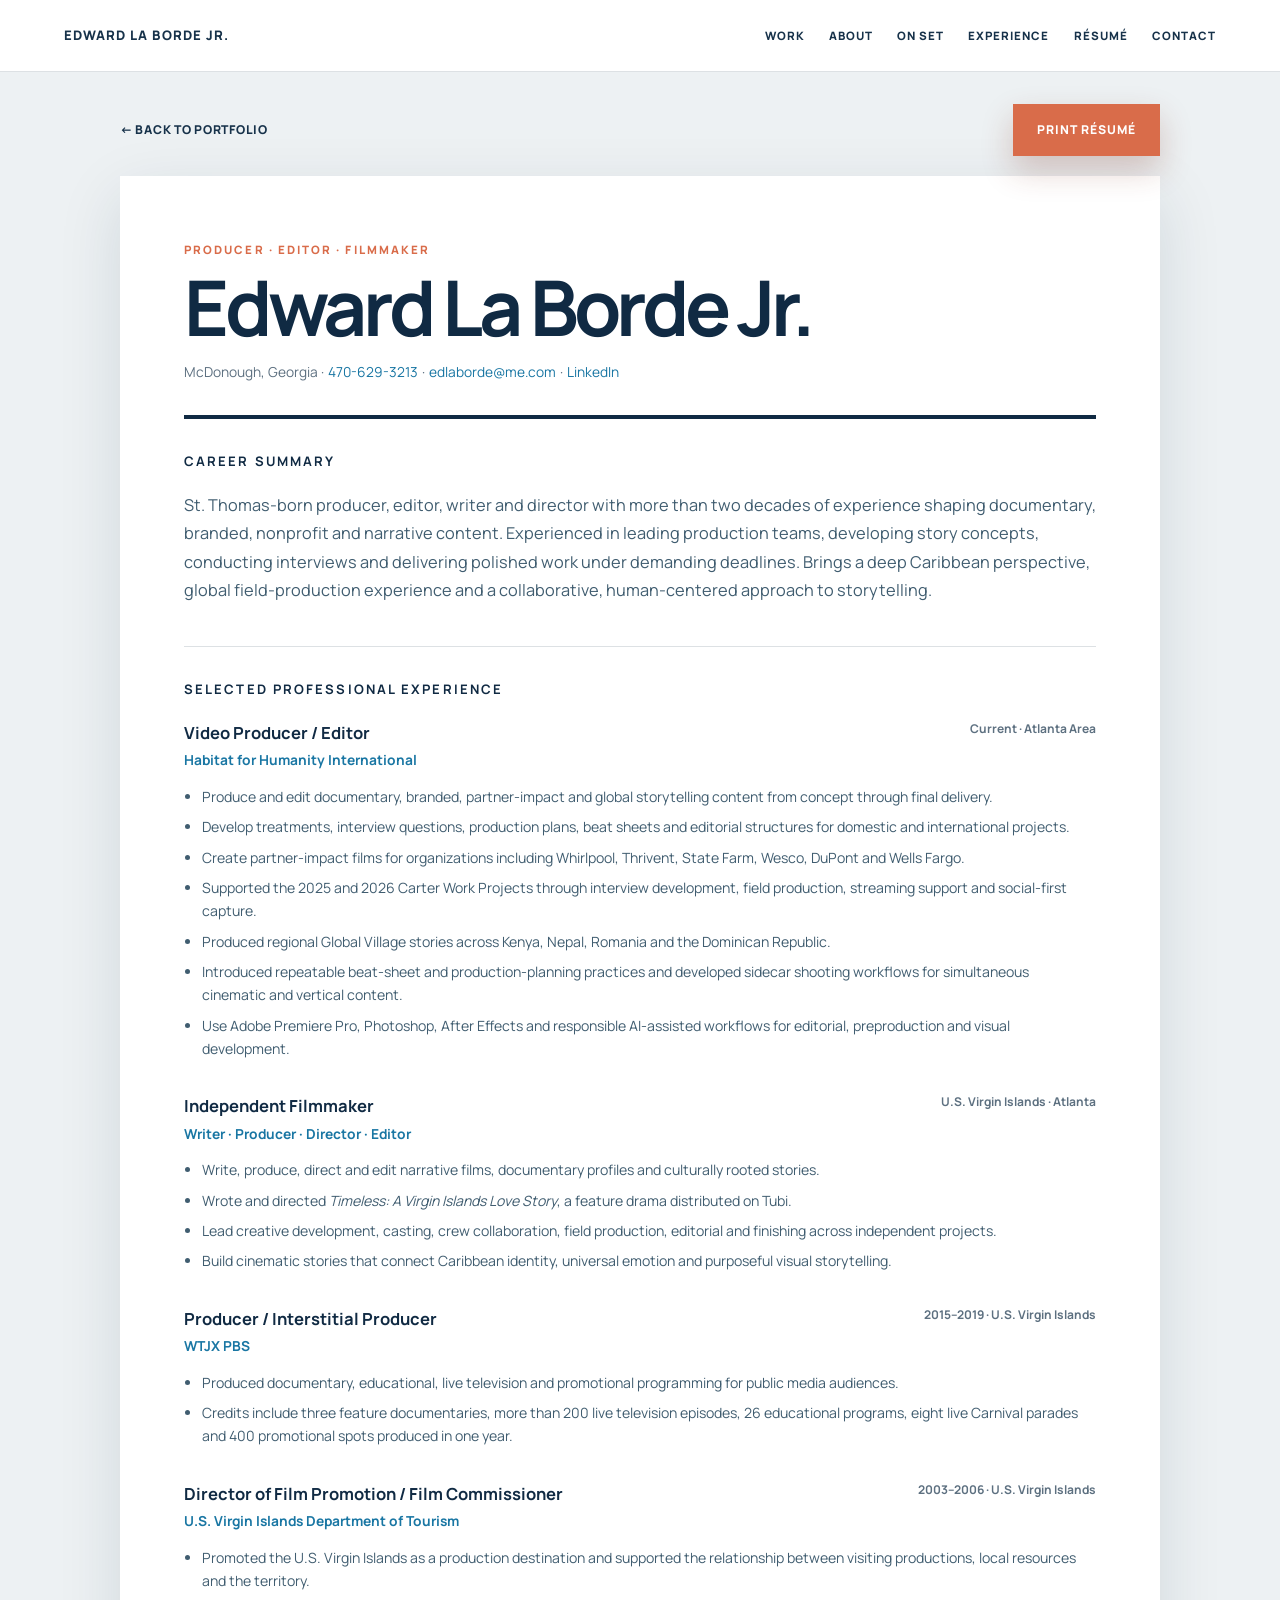
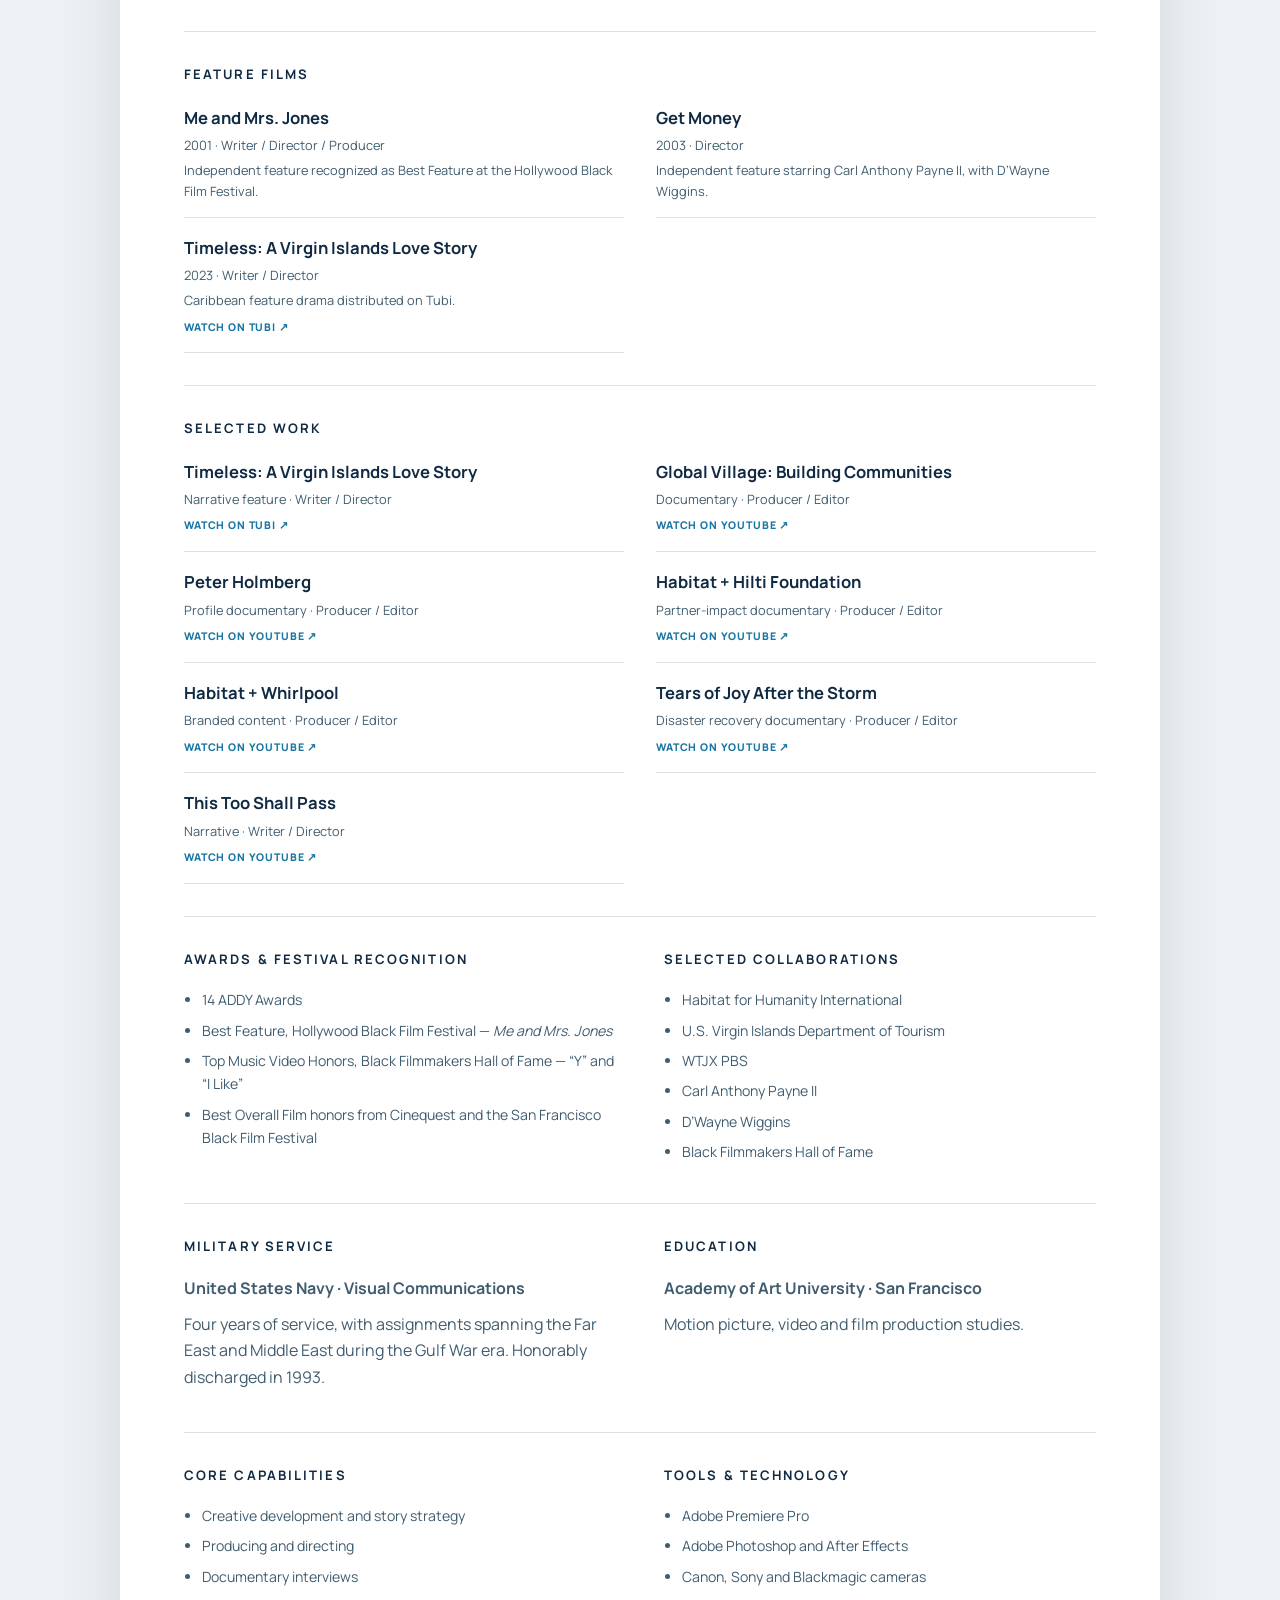
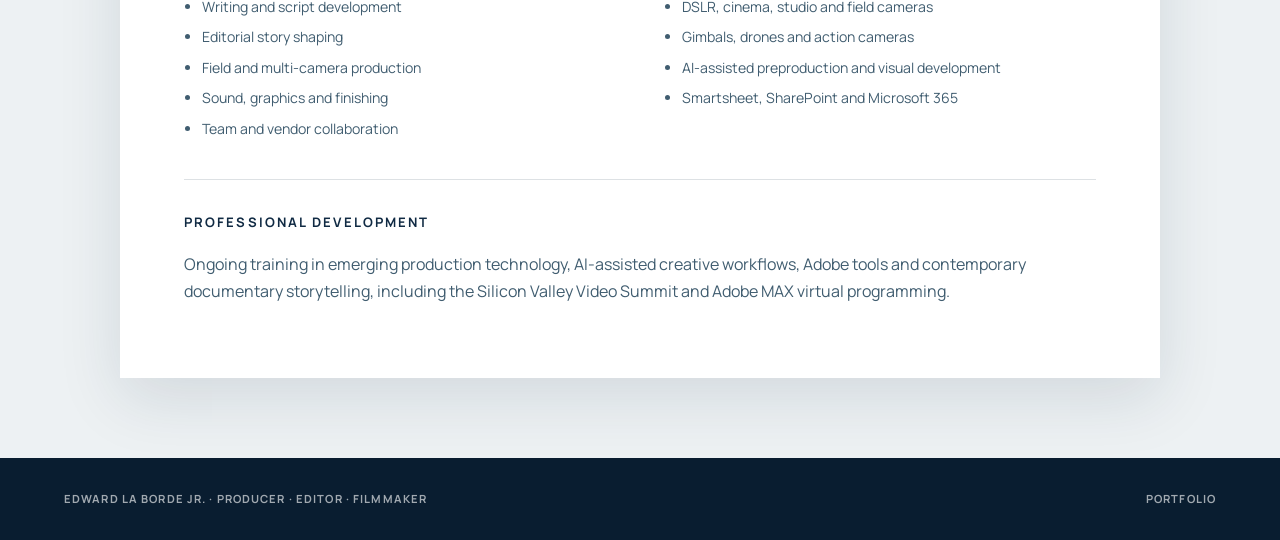
==== commit 07165279: "Add expanded About page, career journey, collaborations and biography content" ====
--- a/resume/index.html
+++ b/resume/index.html
@@ -17,8 +17,10 @@
     <a class="brand" href="../">Edward La Borde Jr.</a>
     <nav aria-label="Résumé navigation">
       <a href="../#work">Work</a>
-      <a href="../#about">About</a>
+      <a href="../about/">About</a>
+      <a href="../#on-set">On Set</a>
       <a href="../#experience">Experience</a>
+      <a href="./" aria-current="page">Résumé</a>
       <a href="../#contact">Contact</a>
     </nav>
   </header>
@@ -42,8 +44,8 @@
       </header>
 
       <section class="resume-section resume-summary">
-        <h2>Profile</h2>
-        <p>Creative and resourceful producer, editor, writer and director with more than two decades of experience shaping documentary, branded, nonprofit and narrative content. Experienced in leading production teams, developing story concepts, conducting interviews and delivering polished work under demanding deadlines. Brings deep Caribbean perspective, global field-production experience and a collaborative, human-centered approach to storytelling.</p>
+        <h2>Career Summary</h2>
+        <p>St. Thomas-born producer, editor, writer and director with more than two decades of experience shaping documentary, branded, nonprofit and narrative content. Experienced in leading production teams, developing story concepts, conducting interviews and delivering polished work under demanding deadlines. Brings a deep Caribbean perspective, global field-production experience and a collaborative, human-centered approach to storytelling.</p>
       </section>
 
       <section class="resume-section">
@@ -76,9 +78,39 @@
             <li>Build cinematic stories that connect Caribbean identity, universal emotion and purposeful visual storytelling.</li>
           </ul>
         </article>
-      </section>
-
-      <section class="resume-section">
+
+        <article class="resume-role">
+          <div class="resume-role-heading">
+            <div><h3>Producer / Interstitial Producer</h3><p>WTJX PBS</p></div>
+            <span>2015–2019 · U.S. Virgin Islands</span>
+          </div>
+          <ul>
+            <li>Produced documentary, educational, live television and promotional programming for public media audiences.</li>
+            <li>Credits include three feature documentaries, more than 200 live television episodes, 26 educational programs, eight live Carnival parades and 400 promotional spots produced in one year.</li>
+          </ul>
+        </article>
+
+        <article class="resume-role">
+          <div class="resume-role-heading">
+            <div><h3>Director of Film Promotion / Film Commissioner</h3><p>U.S. Virgin Islands Department of Tourism</p></div>
+            <span>2003–2006 · U.S. Virgin Islands</span>
+          </div>
+          <ul>
+            <li>Promoted the U.S. Virgin Islands as a production destination and supported the relationship between visiting productions, local resources and the territory.</li>
+          </ul>
+        </article>
+      </section>
+
+      <section class="resume-section" id="feature-films">
+        <h2>Feature Films</h2>
+        <div class="resume-project-grid">
+          <div><h3><a href="../about/#feature-films">Me and Mrs. Jones</a></h3><p>2001 · Writer / Director / Producer</p><p>Independent feature recognized as Best Feature at the Hollywood Black Film Festival.</p></div>
+          <div><h3><a href="../about/#feature-films">Get Money</a></h3><p>2003 · Director</p><p>Independent feature starring Carl Anthony Payne II, with D’Wayne Wiggins.</p></div>
+          <div><h3><a href="https://tubitv.com/movies/100008415/timeless-a-virgin-islands-love-story" target="_blank" rel="noopener">Timeless: A Virgin Islands Love Story</a></h3><p>2023 · Writer / Director</p><p>Caribbean feature drama distributed on Tubi.</p><a class="resume-project-link" href="https://tubitv.com/movies/100008415/timeless-a-virgin-islands-love-story" target="_blank" rel="noopener">Watch on Tubi ↗</a></div>
+        </div>
+      </section>
+
+      <section class="resume-section" id="selected-work">
         <h2>Selected Work</h2>
         <div class="resume-project-grid">
           <div><h3><a href="https://tubitv.com/movies/100008415/timeless-a-virgin-islands-love-story" target="_blank" rel="noopener">Timeless: A Virgin Islands Love Story</a></h3><p>Narrative feature · Writer / Director</p><a class="resume-project-link" href="https://tubitv.com/movies/100008415/timeless-a-virgin-islands-love-story" target="_blank" rel="noopener">Watch on Tubi ↗</a></div>
@@ -93,6 +125,42 @@
 
       <section class="resume-section resume-two-column">
         <div>
+          <h2>Awards &amp; Festival Recognition</h2>
+          <ul class="resume-compact-list">
+            <li>14 ADDY Awards</li>
+            <li>Best Feature, Hollywood Black Film Festival — <em>Me and Mrs. Jones</em></li>
+            <li>Top Music Video Honors, Black Filmmakers Hall of Fame — “Y” and “I Like”</li>
+            <li>Best Overall Film honors from Cinequest and the San Francisco Black Film Festival</li>
+          </ul>
+        </div>
+        <div>
+          <h2>Selected Collaborations</h2>
+          <ul class="resume-compact-list">
+            <li>Habitat for Humanity International</li>
+            <li>U.S. Virgin Islands Department of Tourism</li>
+            <li>WTJX PBS</li>
+            <li>Carl Anthony Payne II</li>
+            <li>D’Wayne Wiggins</li>
+            <li>Black Filmmakers Hall of Fame</li>
+          </ul>
+        </div>
+      </section>
+
+      <section class="resume-section resume-two-column">
+        <div>
+          <h2>Military Service</h2>
+          <p><strong>United States Navy · Visual Communications</strong></p>
+          <p>Four years of service, with assignments spanning the Far East and Middle East during the Gulf War era. Honorably discharged in 1993.</p>
+        </div>
+        <div>
+          <h2>Education</h2>
+          <p><strong>Academy of Art University · San Francisco</strong></p>
+          <p>Motion picture, video and film production studies.</p>
+        </div>
+      </section>
+
+      <section class="resume-section resume-two-column">
+        <div>
           <h2>Core Capabilities</h2>
           <ul class="resume-compact-list">
             <li>Creative development and story strategy</li>
--- a/styles.css
+++ b/styles.css
@@ -34,8 +34,8 @@
 .nav-toggle{display:none;border:0;background:transparent;color:inherit;font-size:.78rem;font-weight:700;letter-spacing:.1em;text-transform:uppercase;cursor:pointer}
 
 .hero{position:relative;min-height:clamp(680px,88svh,820px);overflow:hidden;color:#fff;background:var(--navy-deep);isolation:isolate}
-.hero-background{position:absolute;inset:5rem 0 0;z-index:-3;background-image:url("assets/images/st-thomas-hero-1920.webp");background-image:image-set(url("assets/images/st-thomas-hero-1280.webp") 1x,url("assets/images/st-thomas-hero-1920.webp") 2x);background-size:cover;background-position:center 42%;filter:saturate(.94) brightness(1.05) contrast(.97);transform:scale(1.018);animation:hero-drift 16s ease-out both}
-.hero::before{content:"";position:absolute;inset:5rem 0 0;z-index:-2;background:linear-gradient(90deg,rgba(7,29,48,.92) 0%,rgba(8,34,56,.75) 35%,rgba(9,38,62,.3) 58%,rgba(8,29,47,.08) 77%,rgba(8,29,47,.18) 100%)}
+.hero-background{position:absolute;inset:5rem 0 0;z-index:-3;background-image:url("assets/images/hero-composite-final.webp");background-size:cover;background-position:center center;transform:scale(1.018);animation:hero-drift 16s ease-out both}
+.hero::before{content:"";position:absolute;inset:5rem 0 0;z-index:-2;background:linear-gradient(90deg,rgba(7,29,48,.88) 0%,rgba(8,34,56,.68) 28%,rgba(9,38,62,.2) 43%,transparent 55%)}
 .hero::after{content:"";position:absolute;inset:auto 0 0;height:18%;z-index:-1;background:linear-gradient(transparent,rgba(7,25,41,.52))}
 .hero-inner{width:min(var(--max-width),90vw);min-height:clamp(680px,88svh,820px);margin:0 auto;display:grid;grid-template-columns:1.05fr .95fr;align-items:center;gap:2rem;padding-top:5rem}
 .hero-copy{position:relative;z-index:2;max-width:700px;padding:4rem 0 3rem}
@@ -49,11 +49,6 @@
 .button-coral:hover{background:#c85c3d;box-shadow:0 18px 38px rgba(126,46,24,.3)}
 .button-ghost{border-color:rgba(255,255,255,.72);color:#fff;background:rgba(7,29,48,.16);backdrop-filter:blur(7px)}
 .button-ghost:hover{background:#fff;color:var(--navy);border-color:#fff}
-.hero-portrait{position:absolute;z-index:1;right:clamp(1rem,4vw,4rem);bottom:-1%;width:min(38vw,540px);height:72%;margin:0;display:flex;align-items:flex-end;justify-content:center;pointer-events:none}
-.hero-portrait::before{content:"";position:absolute;inset:7% -7% 0 3%;z-index:0;background:radial-gradient(ellipse at 52% 43%,rgba(255,235,204,.24) 0%,rgba(139,210,235,.14) 38%,transparent 72%);filter:blur(22px)}
-.hero-portrait::after{content:"";position:absolute;left:-1%;right:-2%;bottom:-4%;height:29%;z-index:2;background:linear-gradient(transparent,rgba(22,83,112,.2) 40%,rgba(7,29,48,.34));filter:blur(10px)}
-.hero-portrait img{position:relative;z-index:1;width:100%;height:100%;object-fit:contain;object-position:center bottom;filter:brightness(1.07) saturate(.94) contrast(1.01) drop-shadow(-10px 12px 20px rgba(125,205,235,.12)) drop-shadow(0 25px 32px rgba(6,24,38,.24))}
-
 .section{padding:clamp(7rem,11vw,11rem) max(5vw,calc((100vw - var(--max-width))/2))}
 .eyebrow{margin:0 0 1.3rem;color:var(--ocean);font-size:.72rem;font-weight:800;letter-spacing:.2em;text-transform:uppercase}
 .section h2,.on-set-section h2,.contact-section h2{margin:0;color:var(--navy);font-size:clamp(2.65rem,5.5vw,5.6rem);line-height:.98;letter-spacing:-.055em;text-wrap:balance}
@@ -93,6 +88,8 @@
 .about-lead{margin:1.7rem 0 1rem;color:var(--navy);font-size:1.15rem;font-weight:600;line-height:1.6}
 .about-copy>p:not(.eyebrow):not(.location-line):not(.about-lead){color:var(--muted)}
 .about-copy .project-link{margin-top:1rem}
+.about-links{display:flex;flex-wrap:wrap;gap:1rem 1.5rem;margin-top:1rem}
+.about-links .project-link{margin-top:0}
 
 .on-set-section{padding:clamp(6rem,10vw,10rem) 0;background:var(--sand);overflow:hidden}
 .on-set-inner{width:min(var(--max-width),90vw);margin:0 auto;display:grid;grid-template-columns:.78fr 1.22fr;align-items:center;gap:clamp(3rem,7vw,7rem)}
@@ -131,6 +128,76 @@
 .additional-card .project-image{aspect-ratio:16/9;margin-bottom:1.4rem}
 .additional-card h3{margin-bottom:.75rem}
 .project-description{margin:0 0 1.2rem;color:var(--muted);max-width:55ch}
+
+.about-page{background:var(--warm-white)}
+.about-page .site-nav a[aria-current="page"]::after{right:0}
+.about-page-hero{display:grid;grid-template-columns:.9fr 1.1fr;align-items:center;gap:clamp(3rem,7vw,7rem);min-height:clamp(700px,88svh,900px);padding:clamp(9rem,13vw,12rem) max(5vw,calc((100vw - var(--max-width))/2)) clamp(6rem,10vw,9rem);background:#fff}
+.about-page-hero-copy{max-width:660px}
+.about-page-hero h1{margin:0;color:var(--navy);font-size:clamp(3.6rem,6.7vw,7rem);line-height:.93;letter-spacing:-.06em;text-wrap:balance}
+.about-page-lead{margin:2rem 0 1rem;color:var(--navy);font-size:clamp(1.08rem,1.5vw,1.28rem);font-weight:600;line-height:1.65}
+.about-page-hero-copy>p:last-child{color:var(--muted)}
+.about-page-hero-image{position:relative;margin:0}
+.about-page-hero-image::before{content:"";position:absolute;inset:-1rem 1.5rem 1rem -1rem;border:1px solid rgba(25,118,163,.25)}
+.about-page-hero-image img{position:relative;width:100%;aspect-ratio:4/3;object-fit:cover;box-shadow:var(--shadow)}
+.about-section-heading{max-width:900px;margin-bottom:clamp(3.5rem,6vw,6rem)}
+.about-section-heading h2,.biography-intro h2,.philosophy-copy h2,.about-page-cta h2{margin:0;color:var(--navy);font-size:clamp(2.7rem,5vw,5.2rem);line-height:.98;letter-spacing:-.055em;text-wrap:balance}
+
+.career-journey-section{padding:clamp(7rem,10vw,10rem) max(5vw,calc((100vw - var(--max-width))/2));background:var(--sand)}
+.career-journey{display:grid;grid-template-columns:repeat(3,minmax(0,1fr));margin:0;padding:0;border-top:1px solid rgba(16,42,67,.2);list-style:none}
+.career-journey li{position:relative;min-height:190px;padding:1.6rem 1.5rem 1.8rem 0;border-bottom:1px solid rgba(16,42,67,.2)}
+.career-journey li:not(:nth-child(3n+1)){padding-left:1.5rem;border-left:1px solid rgba(16,42,67,.2)}
+.career-journey span{display:block;margin-bottom:2.6rem;color:var(--coral);font-size:.67rem;font-weight:800;letter-spacing:.14em}
+.career-journey strong{display:block;color:var(--navy);font-size:1.03rem;line-height:1.3}
+.career-journey small{display:block;margin-top:.35rem;color:var(--muted);font-size:.75rem}
+
+.biography-section{display:grid;grid-template-columns:.68fr 1.32fr;gap:clamp(4rem,9vw,9rem);padding:clamp(7rem,11vw,11rem) max(5vw,calc((100vw - var(--max-width))/2));background:var(--warm-white)}
+.biography-intro{position:sticky;top:8rem;align-self:start}
+.biography-intro h2{font-size:clamp(2.8rem,4.4vw,4.7rem)}
+.biography-chapters{border-top:1px solid var(--line)}
+.biography-chapter{display:grid;grid-template-columns:3.5rem 1fr;gap:1.5rem;padding:clamp(2.5rem,5vw,4.5rem) 0;border-bottom:1px solid var(--line)}
+.chapter-number{margin:0;color:var(--coral);font-size:.7rem;font-weight:800;letter-spacing:.14em}
+.biography-chapter h3{margin:0 0 1rem;color:var(--navy);font-size:clamp(1.75rem,2.8vw,2.7rem);line-height:1.1;letter-spacing:-.04em}
+.biography-chapter p:not(.chapter-number){max-width:68ch;margin:.75rem 0 0;color:var(--muted)}
+
+.career-highlights-section{padding:clamp(7rem,10vw,10rem) max(5vw,calc((100vw - var(--max-width))/2));background:#fff}
+.career-highlight-grid{display:grid;grid-template-columns:repeat(4,minmax(0,1fr));border-top:1px solid var(--line);border-left:1px solid var(--line)}
+.career-highlight{min-height:260px;padding:clamp(1.5rem,3vw,2.5rem);border-right:1px solid var(--line);border-bottom:1px solid var(--line)}
+.career-highlight span{color:var(--ocean);font-size:.65rem;font-weight:800;letter-spacing:.15em;text-transform:uppercase}
+.career-highlight h3{margin:3.5rem 0 .8rem;color:var(--navy);font-size:clamp(1.2rem,1.6vw,1.55rem);line-height:1.2;letter-spacing:-.025em}
+.career-highlight p{margin:0;color:var(--muted);font-size:.86rem}
+
+.feature-films-section{padding:clamp(7rem,10vw,10rem) max(5vw,calc((100vw - var(--max-width))/2));background:var(--navy);color:#fff}
+.feature-films-section .eyebrow{color:#7FC4E0}
+.feature-films-section .about-section-heading h2{color:#fff}
+.feature-film-grid{display:grid;grid-template-columns:repeat(3,minmax(0,1fr));gap:clamp(1.5rem,3vw,2.5rem)}
+.feature-film-card{display:flex;flex-direction:column;min-width:0;background:#fff;color:var(--ink)}
+.feature-film-art{display:flex;align-items:flex-end;min-height:310px;aspect-ratio:4/3;overflow:hidden}
+.feature-film-art img{width:100%;height:100%;object-fit:cover}
+.feature-film-art-title{padding:clamp(2rem,4vw,3.5rem);background:linear-gradient(145deg,#244B68,var(--navy-deep));color:#fff}
+.feature-film-art-title span{font-size:clamp(2.1rem,3.3vw,3.7rem);font-weight:700;line-height:.92;letter-spacing:-.055em}
+.feature-film-art-sand{background:linear-gradient(145deg,#D9C9B1,#A97C66)}
+.feature-film-copy{display:flex;flex:1;flex-direction:column;padding:clamp(1.5rem,3vw,2.4rem)}
+.feature-film-copy h3{margin:0;color:var(--navy);font-size:clamp(1.45rem,2.2vw,2.15rem);line-height:1.12;letter-spacing:-.035em}
+.feature-film-copy>p:not(.project-meta){margin:.9rem 0 1.4rem;color:var(--muted)}
+.feature-film-copy .project-link{align-self:flex-start;margin-top:auto}
+
+.collaborations-section{padding:clamp(7rem,10vw,10rem) max(5vw,calc((100vw - var(--max-width))/2));background:var(--warm-white)}
+.collaboration-list{border-top:1px solid var(--line)}
+.collaboration-list>div{display:grid;grid-template-columns:3rem 1fr minmax(220px,.7fr);align-items:center;gap:1.5rem;padding:1.65rem 0;border-bottom:1px solid var(--line)}
+.collaboration-list span{color:var(--coral);font-size:.68rem;font-weight:800}
+.collaboration-list strong{color:var(--navy);font-size:clamp(1rem,1.8vw,1.35rem)}
+.collaboration-list small{color:var(--muted);font-size:.78rem;text-align:right}
+
+.philosophy-section{display:grid;grid-template-columns:1.08fr .92fr;align-items:center;gap:clamp(3rem,7vw,7rem);padding:clamp(7rem,11vw,11rem) max(5vw,calc((100vw - var(--max-width))/2));background:var(--sand)}
+.philosophy-image img{width:100%;aspect-ratio:4/3;object-fit:cover;box-shadow:var(--shadow)}
+.philosophy-copy h2{font-size:clamp(2.7rem,4.4vw,4.7rem)}
+.philosophy-copy blockquote{margin:2rem 0 0;padding:0;border:0}
+.philosophy-copy blockquote p{margin:1rem 0 0;color:#4E6575;font-size:1.02rem}
+.philosophy-copy blockquote p:first-child{color:var(--navy);font-size:1.12rem;font-weight:600}
+
+.about-page-cta{padding:clamp(7rem,11vw,11rem) max(5vw,calc((100vw - var(--max-width))/2));background:#fff}
+.about-page-cta>div{max-width:950px}
+.about-page-cta .contact-actions{margin-top:2.5rem}
 
 .contact-section{padding:clamp(6rem,11vw,10rem) 5vw;background:linear-gradient(115deg,var(--warm-white) 0%,var(--warm-white) 60%,var(--sand) 60%,var(--sand) 100%)}
 .contact-inner{width:min(1000px,90vw);margin:0 auto}
@@ -184,7 +251,6 @@
 
 @media(max-width:1050px){
   .hero-inner{grid-template-columns:1fr .8fr}
-  .hero-portrait{right:-1vw;width:46vw;height:68%}
   .timeless-feature{grid-template-columns:1.15fr .85fr}
   .featured-grid{grid-template-columns:1fr 1fr}
   .on-set-inner{grid-template-columns:1fr}
@@ -192,6 +258,8 @@
   .on-set-images{width:min(900px,100%);margin-left:auto}
   .experience-details{grid-template-columns:1fr 1fr}
   .experience-cta{grid-column:1/-1}
+  .career-highlight-grid{grid-template-columns:repeat(2,minmax(0,1fr))}
+  .feature-film-grid{grid-template-columns:repeat(2,minmax(0,1fr))}
 }
 
 @media(max-width:780px){
@@ -200,14 +268,13 @@
   .site-nav{position:absolute;top:100%;left:0;right:0;display:flex;flex-direction:column;align-items:flex-start;gap:0;padding:1rem 5vw 1.5rem;background:var(--warm-white);color:var(--navy);border-bottom:1px solid var(--line);transform:translateY(-130%);opacity:0;visibility:hidden;transition:transform .25s ease,opacity .25s ease,visibility .25s}
   .site-nav.open{transform:none;opacity:1;visibility:visible}
   .site-nav a{width:100%;padding:.8rem 0}
-  .hero,.hero-inner{min-height:790px}
+  .hero,.hero-inner{min-height:850px}
   .hero-inner{display:block;width:90vw;padding-top:7.2rem}
   .hero-copy{padding:2.5rem 0;max-width:600px}
   .hero h1{font-size:clamp(3.7rem,16vw,6.6rem)}
-  .hero::before{inset:4.5rem 0 0;background:linear-gradient(180deg,rgba(7,29,48,.94) 0%,rgba(8,34,56,.78) 44%,rgba(9,29,48,.24) 66%,rgba(9,29,48,.86) 100%)}
+  .hero::before{inset:4.5rem 0 0;background:linear-gradient(180deg,rgba(7,29,48,.96) 0%,rgba(8,34,56,.8) 38%,rgba(9,38,62,.15) 48%,transparent 58%)}
   .hero-background{inset:4.5rem 0 0}
-  .hero-background{background-position:58% 42%}
-  .hero-portrait{right:-5%;bottom:-4%;width:min(68vw,480px);height:54%;opacity:.98}
+  .hero-background{background-color:var(--navy-deep);background-size:auto 56%;background-position:right bottom;background-repeat:no-repeat}
   .timeless-feature{grid-template-columns:1fr}
   .timeless-image{min-height:auto;aspect-ratio:16/10}
   .featured-grid,.about-section,.experience-intro{grid-template-columns:1fr}
@@ -220,19 +287,29 @@
   .experience-details{grid-template-columns:1fr}
   .experience-cta{grid-column:auto}
   .expanded-work-grid{grid-template-columns:1fr;gap:3.5rem}
+  .about-page-hero{grid-template-columns:1fr;min-height:auto;padding-top:8.5rem}
+  .about-page-hero-copy{max-width:760px}
+  .about-page-hero-image{width:min(760px,100%)}
+  .career-journey{grid-template-columns:repeat(2,minmax(0,1fr))}
+  .career-journey li,.career-journey li:not(:nth-child(3n+1)){padding-left:1.5rem;border-left:1px solid rgba(16,42,67,.2)}
+  .career-journey li:nth-child(odd){padding-left:0;border-left:0}
+  .biography-section,.philosophy-section{grid-template-columns:1fr}
+  .biography-intro{position:static}
+  .feature-film-grid{grid-template-columns:1fr}
+  .collaboration-list>div{grid-template-columns:2.5rem 1fr}
+  .collaboration-list small{grid-column:2;text-align:left}
   .resume-site-header nav{display:none}
   .resume-two-column{grid-template-columns:1fr;gap:2rem}
 }
 
 @media(max-width:520px){
   .brand{font-size:.7rem}
-  .hero,.hero-inner{min-height:740px}
+  .hero,.hero-inner{min-height:820px}
   .hero-copy{padding-top:1.3rem}
   .hero-kicker{font-size:.66rem}
   .hero-tagline{font-size:1rem}
   .hero-actions{align-items:stretch;flex-direction:column;width:min(290px,100%)}
   .button{width:100%}
-  .hero-portrait{right:-11%;width:84vw;height:50%}
   .section{padding-left:6vw;padding-right:6vw}
   .featured-grid{grid-template-columns:1fr}
   .on-set-inner{width:88vw}
@@ -246,6 +323,13 @@
   .experience-metrics div,.experience-metrics div:not(:first-child){padding:1.4rem 0;border-right:0;border-bottom:1px solid rgba(255,255,255,.2)}
   .experience-metrics div:last-child{border-bottom:0}
   .editorial-list{grid-template-columns:1fr}
+  .about-links{align-items:flex-start;flex-direction:column}
+  .career-journey,.career-highlight-grid{grid-template-columns:1fr}
+  .career-journey li,.career-journey li:not(:nth-child(3n+1)),.career-journey li:nth-child(odd){padding-left:0;border-left:0}
+  .biography-chapter{grid-template-columns:1fr;gap:.7rem}
+  .feature-film-art{min-height:240px}
+  .collaboration-list>div{grid-template-columns:2rem 1fr}
+  .about-page-cta .contact-actions .button{width:auto}
   .resume-toolbar{align-items:flex-start;flex-direction:column;gap:1rem}
   .resume-toolbar .button{width:auto}
   .resume-document{padding:1.5rem}
